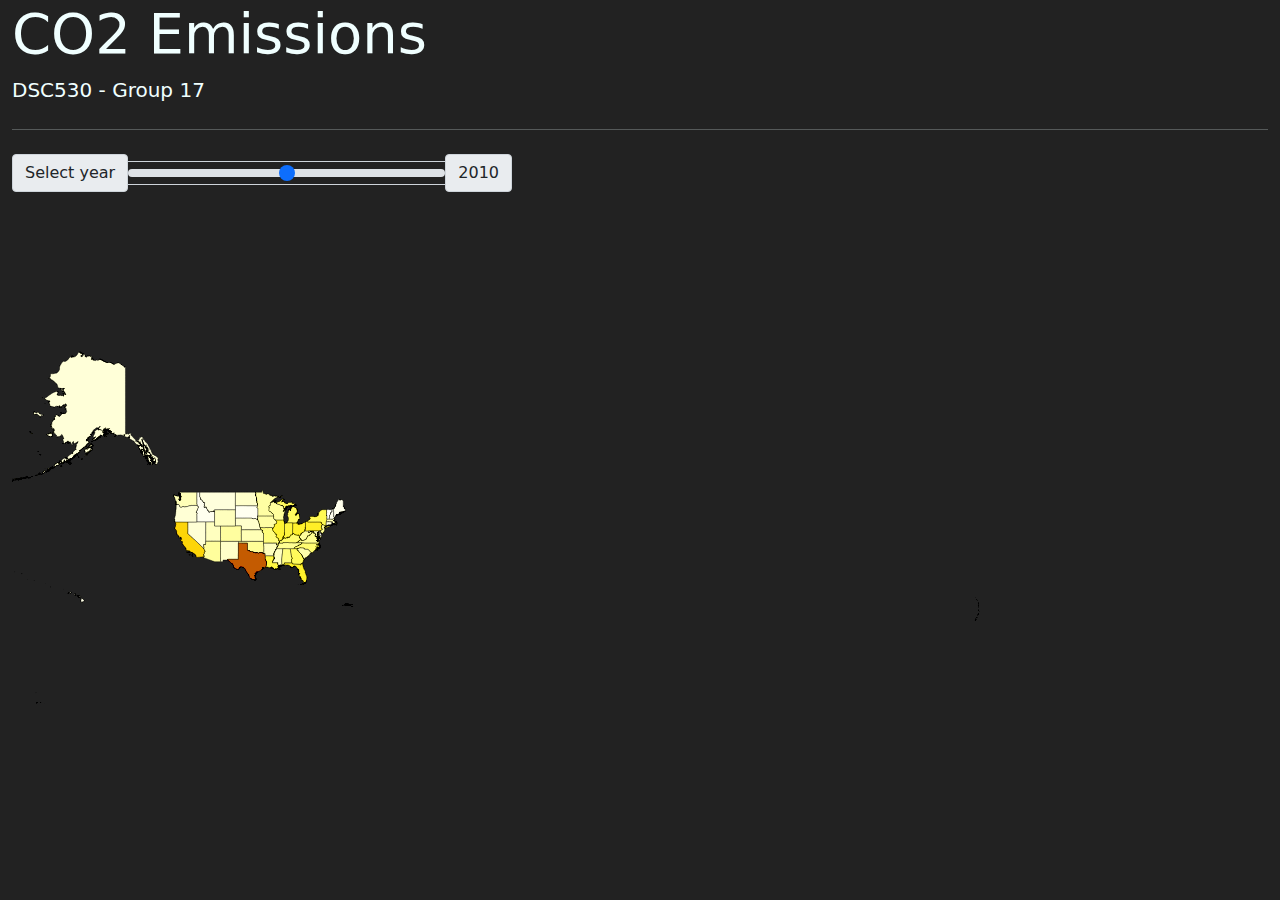
==== index.html @ a8b0ea91 "addded styling" ====
<!DOCTYPE html>
<html lang="en">

<head>
    <meta charset="UTF-8">
    <meta http-equiv="X-UA-Compatible" content="IE=edge">
    <meta name="viewport" content="width=100vw, initial-scale=1.0">
    <link rel="stylesheet" href="./libs/css/bootstrap.min.css">
    <script src="./libs/js/bootstrap.bundle.min.js"></script>
    <script src="./libs/js/d3.min.js"></script>
    <script src="./libs/js/d3_topo.min.js"></script>

    <link rel="stylesheet" href="./style.css">
    <title>CO2 Emissions</title>

</head>

<body>
    <div class="container-fluid">
        <div class="jumbotron jumbotron-fluid">
            <h1 class="display-4">CO2 Emissions</h1>
            <p class="lead">DSC530 - Group 17</p>
            <hr class="my-4">
        </div>
        <div class="row justify-content-start">
            <div class="col-4">
                <div class="input-group" style="width: 500px;">
                    <div class="input-group-prepend">
                        <span class="input-group-text" id="year_plchldr">Select year</span>
                    </div>
                    <input type="range" class="form-range form-control my-auto" min="2000" max="2018" id="yearRange">
                    <div class="input-group-append">
                        <span class="input-group-text" id="year_value"></span>
                    </div>
                </div>
            </div>
        </div>
        <div class="row justify-content-start">
            <div class="col-10">
                <svg viewBox="0 0 1000 500" id="map"></svg>
            </div>
        </div>



    </div>

    <script src="./script.js"></script>
    <div id="tooltip"></div>

</body>

</html>
---- style.css ----
body{
    background-color: #222222;
    color: azure;
}

path {
    stroke-width: .4px;
    stroke: black
}

path:hover {
    opacity: .6;
    stroke: black;
    stroke-width: 1.5px;
}

#tooltip {
    color: black;
    position: absolute;
    opacity: 0;
    top: 0;
    left: 0;
    width: auto;
    padding: 10px;
    background: white;
    font-family: sans-serif;
    font-size: medium;
    border-radius: 10px;
    line-height: 1;
}
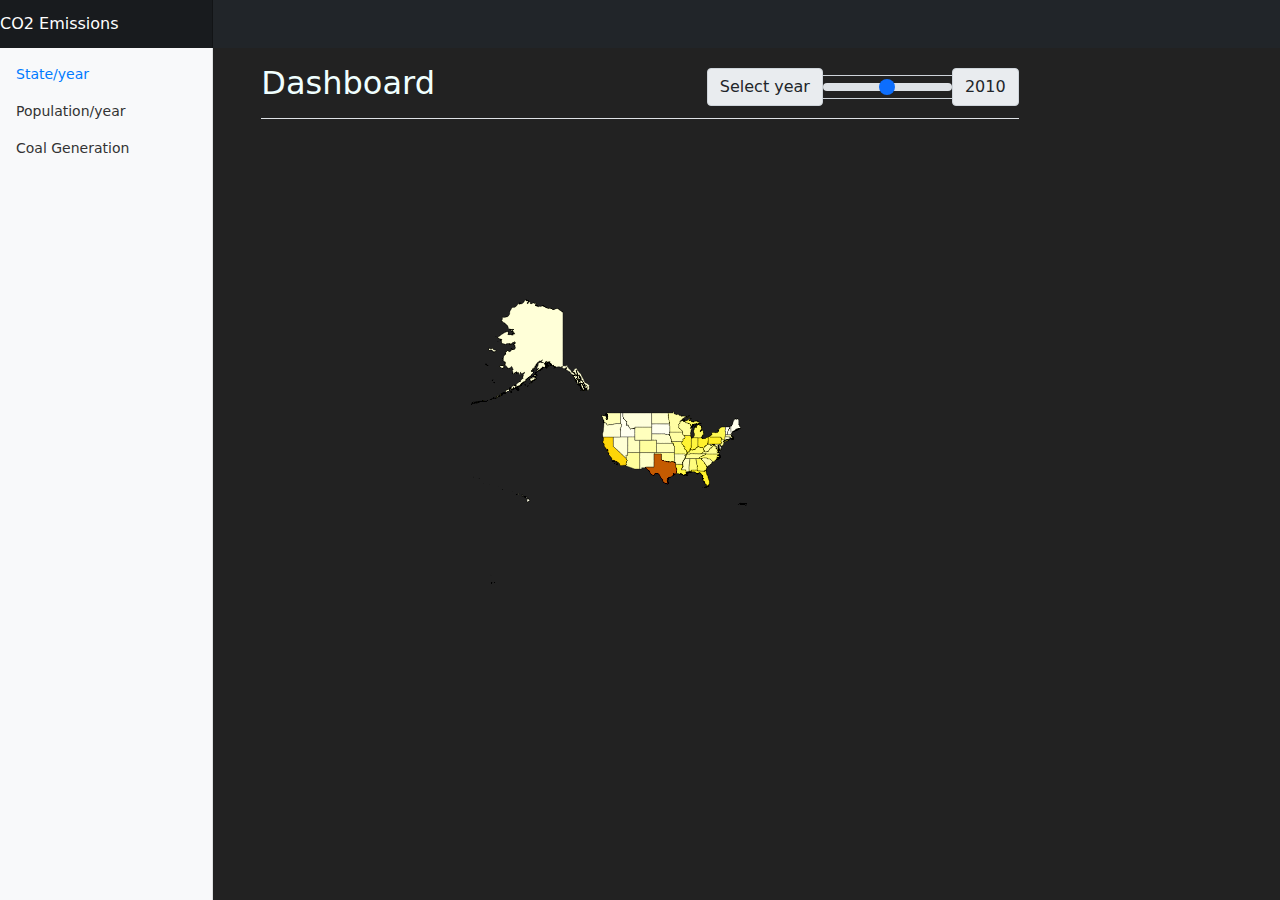
==== commit 92816139: "Added dashboard styling" ====
--- a/index.html
+++ b/index.html
@@ -1,10 +1,12 @@
-<!DOCTYPE html>
+<!doctype html>
 <html lang="en">
 
 <head>
-    <meta charset="UTF-8">
-    <meta http-equiv="X-UA-Compatible" content="IE=edge">
-    <meta name="viewport" content="width=100vw, initial-scale=1.0">
+    <meta charset="utf-8">
+    <meta name="viewport" content="width=device-width, initial-scale=1, shrink-to-fit=no">
+    <meta name="description" content="">
+    <meta name="author" content="">
+
     <link rel="stylesheet" href="./libs/css/bootstrap.min.css">
     <script src="./libs/js/bootstrap.bundle.min.js"></script>
     <script src="./libs/js/d3.min.js"></script>
@@ -12,42 +14,310 @@
 
     <link rel="stylesheet" href="./style.css">
     <title>CO2 Emissions</title>
-
 </head>
 
 <body>
+    <nav class="navbar navbar-dark sticky-top bg-dark flex-md-nowrap p-0">
+        <a class="navbar-brand col-sm-3 col-md-2 mr-0" href="#">CO2 Emissions</a>
+        <!-- <input class="form-control form-control-dark w-100" type="text" placeholder="Search" aria-label="Search">
+        <ul class="navbar-nav px-3">
+            <li class="nav-item text-nowrap">
+                <a class="nav-link" href="#">Sign out</a>
+            </li>
+        </ul> -->
+    </nav>
+
     <div class="container-fluid">
-        <div class="jumbotron jumbotron-fluid">
-            <h1 class="display-4">CO2 Emissions</h1>
-            <p class="lead">DSC530 - Group 17</p>
-            <hr class="my-4">
-        </div>
-        <div class="row justify-content-start">
-            <div class="col-4">
-                <div class="input-group" style="width: 500px;">
-                    <div class="input-group-prepend">
-                        <span class="input-group-text" id="year_plchldr">Select year</span>
-                    </div>
-                    <input type="range" class="form-range form-control my-auto" min="2000" max="2018" id="yearRange">
-                    <div class="input-group-append">
-                        <span class="input-group-text" id="year_value"></span>
+        <div class="row">
+            <nav class="col-md-2 d-none d-md-block bg-light sidebar">
+                <div class="sidebar-sticky">
+                    <ul class="nav flex-column">
+                        <li class="nav-item">
+                            <a class="nav-link active" href="#">
+                                <!-- <span data-feather="home"></span> -->
+                                State/year
+                                <!-- <span class="sr-only">(current)</span> -->
+                            </a>
+                        </li>
+                        <li class="nav-item">
+                            <a class="nav-link" href="#">
+                                <!-- <span data-feather="file"></span> -->
+                                Population/year
+                            </a>
+                        </li>
+                        <li class="nav-item">
+                            <a class="nav-link" href="#">
+                                <!-- <span data-feather="shopping-cart"></span> -->
+                                Coal Generation
+                            </a>
+                        </li>
+                        <!-- <li class="nav-item">
+                            <a class="nav-link" href="#">
+                                <span data-feather="users"></span>
+                                Customers
+                            </a>
+                        </li>
+                        <li class="nav-item">
+                            <a class="nav-link" href="#">
+                                <span data-feather="bar-chart-2"></span>
+                                Reports
+                            </a>
+                        </li>
+                        <li class="nav-item">
+                            <a class="nav-link" href="#">
+                                <span data-feather="layers"></span>
+                                Integrations
+                            </a>
+                        </li> -->
+                    </ul>
+
+                    <!-- <h6
+                        class="sidebar-heading d-flex justify-content-between align-items-center px-3 mt-4 mb-1 text-muted">
+                        <span>Saved reports</span>
+                        <a class="d-flex align-items-center text-muted" href="#">
+                            <span data-feather="plus-circle"></span>
+                        </a>
+                    </h6>
+                    <ul class="nav flex-column mb-2">
+                        <li class="nav-item">
+                            <a class="nav-link" href="#">
+                                <span data-feather="file-text"></span>
+                                Current month
+                            </a>
+                        </li>
+                        <li class="nav-item">
+                            <a class="nav-link" href="#">
+                                <span data-feather="file-text"></span>
+                                Last quarter
+                            </a>
+                        </li>
+                        <li class="nav-item">
+                            <a class="nav-link" href="#">
+                                <span data-feather="file-text"></span>
+                                Social engagement
+                            </a>
+                        </li>
+                        <li class="nav-item">
+                            <a class="nav-link" href="#">
+                                <span data-feather="file-text"></span>
+                                Year-end sale
+                            </a>
+                        </li>
+                    </ul> -->
+                </div>
+            </nav>
+
+            <main role="main" class="col-8 mx-auto pt-3 px-5">
+                <div
+                    class="d-flex justify-content-between flex-wrap flex-md-nowrap align-items-center pb-2 mb-3 pl-4 border-bottom">
+                    <!-- <h1 class="h2"></h1> -->
+                    <h1 class="h2">Dashboard</h1>
+                    <div class="btn-toolbar mb-2 mb-md-0">
+                        <div class="input-group">
+                            <div class="input-group-prepend">
+                                <span class="input-group-text" id="year_plchldr">Select year</span>
+                            </div>
+                            <input type="range" class="form-range form-control my-auto" min="2000" max="2018"
+                                id="yearRange">
+                            <div class="input-group-append">
+                                <span class="input-group-text" id="year_value"></span>
+                            </div>
+                        </div>
+                        <!-- <div class="btn-group mr-2">
+                            <button class="btn btn-sm btn-outline-secondary">Share</button>
+                            <button class="btn btn-sm btn-outline-secondary">Export</button>
+                        </div> -->
+                        <!-- <button class="btn btn-sm btn-outline-secondary dropdown-toggle">
+                            <span data-feather="calendar"></span>
+                            This week
+                        </button> -->
                     </div>
                 </div>
-            </div>
+
+                <!-- <canvas class="my-4" id="myChart" width="900" height="380"></canvas> -->
+                <svg viewBox="-250 0 900 500" id="map"></svg>
+
+                <!-- <h2>Section title</h2>
+                <div class="table-responsive">
+                    <table class="table table-striped table-sm">
+                        <thead>
+                            <tr>
+                                <th>#</th>
+                                <th>Header</th>
+                                <th>Header</th>
+                                <th>Header</th>
+                                <th>Header</th>
+                            </tr>
+                        </thead>
+                        <tbody>
+                            <tr>
+                                <td>1,001</td>
+                                <td>Lorem</td>
+                                <td>ipsum</td>
+                                <td>dolor</td>
+                                <td>sit</td>
+                            </tr>
+                            <tr>
+                                <td>1,002</td>
+                                <td>amet</td>
+                                <td>consectetur</td>
+                                <td>adipiscing</td>
+                                <td>elit</td>
+                            </tr>
+                            <tr>
+                                <td>1,003</td>
+                                <td>Integer</td>
+                                <td>nec</td>
+                                <td>odio</td>
+                                <td>Praesent</td>
+                            </tr>
+                            <tr>
+                                <td>1,003</td>
+                                <td>libero</td>
+                                <td>Sed</td>
+                                <td>cursus</td>
+                                <td>ante</td>
+                            </tr>
+                            <tr>
+                                <td>1,004</td>
+                                <td>dapibus</td>
+                                <td>diam</td>
+                                <td>Sed</td>
+                                <td>nisi</td>
+                            </tr>
+                            <tr>
+                                <td>1,005</td>
+                                <td>Nulla</td>
+                                <td>quis</td>
+                                <td>sem</td>
+                                <td>at</td>
+                            </tr>
+                            <tr>
+                                <td>1,006</td>
+                                <td>nibh</td>
+                                <td>elementum</td>
+                                <td>imperdiet</td>
+                                <td>Duis</td>
+                            </tr>
+                            <tr>
+                                <td>1,007</td>
+                                <td>sagittis</td>
+                                <td>ipsum</td>
+                                <td>Praesent</td>
+                                <td>mauris</td>
+                            </tr>
+                            <tr>
+                                <td>1,008</td>
+                                <td>Fusce</td>
+                                <td>nec</td>
+                                <td>tellus</td>
+                                <td>sed</td>
+                            </tr>
+                            <tr>
+                                <td>1,009</td>
+                                <td>augue</td>
+                                <td>semper</td>
+                                <td>porta</td>
+                                <td>Mauris</td>
+                            </tr>
+                            <tr>
+                                <td>1,010</td>
+                                <td>massa</td>
+                                <td>Vestibulum</td>
+                                <td>lacinia</td>
+                                <td>arcu</td>
+                            </tr>
+                            <tr>
+                                <td>1,011</td>
+                                <td>eget</td>
+                                <td>nulla</td>
+                                <td>Class</td>
+                                <td>aptent</td>
+                            </tr>
+                            <tr>
+                                <td>1,012</td>
+                                <td>taciti</td>
+                                <td>sociosqu</td>
+                                <td>ad</td>
+                                <td>litora</td>
+                            </tr>
+                            <tr>
+                                <td>1,013</td>
+                                <td>torquent</td>
+                                <td>per</td>
+                                <td>conubia</td>
+                                <td>nostra</td>
+                            </tr>
+                            <tr>
+                                <td>1,014</td>
+                                <td>per</td>
+                                <td>inceptos</td>
+                                <td>himenaeos</td>
+                                <td>Curabitur</td>
+                            </tr>
+                            <tr>
+                                <td>1,015</td>
+                                <td>sodales</td>
+                                <td>ligula</td>
+                                <td>in</td>
+                                <td>libero</td>
+                            </tr>
+                        </tbody>
+                    </table>
+                </div> -->
+            </main>
         </div>
-        <div class="row justify-content-start">
-            <div class="col-10">
-                <svg viewBox="0 0 1000 500" id="map"></svg>
-            </div>
-        </div>
-
-
-
     </div>
 
+    <!-- Bootstrap core JavaScript
+    ================================================== -->
+    <!-- Placed at the end of the document so the pages load faster -->
+    <!-- <script src="https://code.jquery.com/jquery-3.2.1.slim.min.js"
+        integrity="sha384-KJ3o2DKtIkvYIK3UENzmM7KCkRr/rE9/Qpg6aAZGJwFDMVNA/GpGFF93hXpG5KkN"
+        crossorigin="anonymous"></script>
+    <script>window.jQuery || document.write('<script src="../../../../assets/js/vendor/jquery-slim.min.js"><\/script>')</script>
+    <script src="../../../../assets/js/vendor/popper.min.js"></script>
+    <script src="../../../../dist/js/bootstrap.min.js"></script> -->
+
+    <!-- Icons -->
+    <!-- <script src="https://unpkg.com/feather-icons/dist/feather.min.js"></script>
+    <script>
+        feather.replace()
+    </script> -->
+
+    <!-- Graphs -->
+    <!-- <script src="https://cdnjs.cloudflare.com/ajax/libs/Chart.js/2.7.1/Chart.min.js"></script>
+    <script>
+        var ctx = document.getElementById("myChart");
+        var myChart = new Chart(ctx, {
+            type: 'line',
+            data: {
+                labels: ["Sunday", "Monday", "Tuesday", "Wednesday", "Thursday", "Friday", "Saturday"],
+                datasets: [{
+                    data: [15339, 21345, 18483, 24003, 23489, 24092, 12034],
+                    lineTension: 0,
+                    backgroundColor: 'transparent',
+                    borderColor: '#007bff',
+                    borderWidth: 4,
+                    pointBackgroundColor: '#007bff'
+                }]
+            },
+            options: {
+                scales: {
+                    yAxes: [{
+                        ticks: {
+                            beginAtZero: false
+                        }
+                    }]
+                },
+                legend: {
+                    display: false,
+                }
+            }
+        });
+    </script> -->
     <script src="./script.js"></script>
     <div id="tooltip"></div>
-
 </body>
 
 </html>--- a/style.css
+++ b/style.css
@@ -1,7 +1,110 @@
-body{
+body {
     background-color: #222222;
     color: azure;
 }
+
+body {
+    font-size: .875rem;
+}
+
+.feather {
+    width: 16px;
+    height: 16px;
+    vertical-align: text-bottom;
+}
+
+/*
+   * Sidebar
+   */
+
+.sidebar {
+    position: fixed;
+    top: 10;
+    bottom: 0;
+    left: 0;
+    /* z-index: 100; */
+    /* Behind the navbar */
+    padding: 0;
+    box-shadow: inset -1px 0 0 rgba(0, 0, 0, .1);
+}
+
+.sidebar-sticky {
+    position: -webkit-sticky;
+    position: sticky;
+    top: 48px;
+    /* Height of navbar */
+    height: calc(100vh - 48px);
+    padding-top: .5rem;
+    overflow-x: hidden;
+    overflow-y: auto;
+    /* Scrollable contents if viewport is shorter than content. */
+}
+
+.sidebar .nav-link {
+    font-weight: 500;
+    color: #333;
+}
+
+.sidebar .nav-link .feather {
+    margin-right: 4px;
+    color: #999;
+}
+
+.sidebar .nav-link.active {
+    color: #007bff;
+}
+
+.sidebar .nav-link:hover .feather,
+.sidebar .nav-link.active .feather {
+    color: inherit;
+}
+
+.sidebar-heading {
+    font-size: .75rem;
+    text-transform: uppercase;
+}
+
+/*
+   * Navbar
+   */
+
+.navbar-brand {
+    padding-top: .75rem;
+    padding-bottom: .75rem;
+    font-size: 1rem;
+    background-color: rgba(0, 0, 0, .25);
+    box-shadow: inset -1px 0 0 rgba(0, 0, 0, .25);
+}
+
+.navbar .form-control {
+    padding: .75rem 1rem;
+    border-width: 0;
+    border-radius: 0;
+}
+
+.form-control-dark {
+    color: #fff;
+    background-color: rgba(255, 255, 255, .1);
+    border-color: rgba(255, 255, 255, .1);
+}
+
+.form-control-dark:focus {
+    border-color: transparent;
+    box-shadow: 0 0 0 3px rgba(255, 255, 255, .25);
+}
+
+/*
+   * Utilities
+   */
+
+.border-top {
+    border-top: 1px solid #e5e5e5;
+}
+
+.border-bottom {
+    border-bottom: 1px solid #e5e5e5;
+}
+
 
 path {
     stroke-width: .4px;
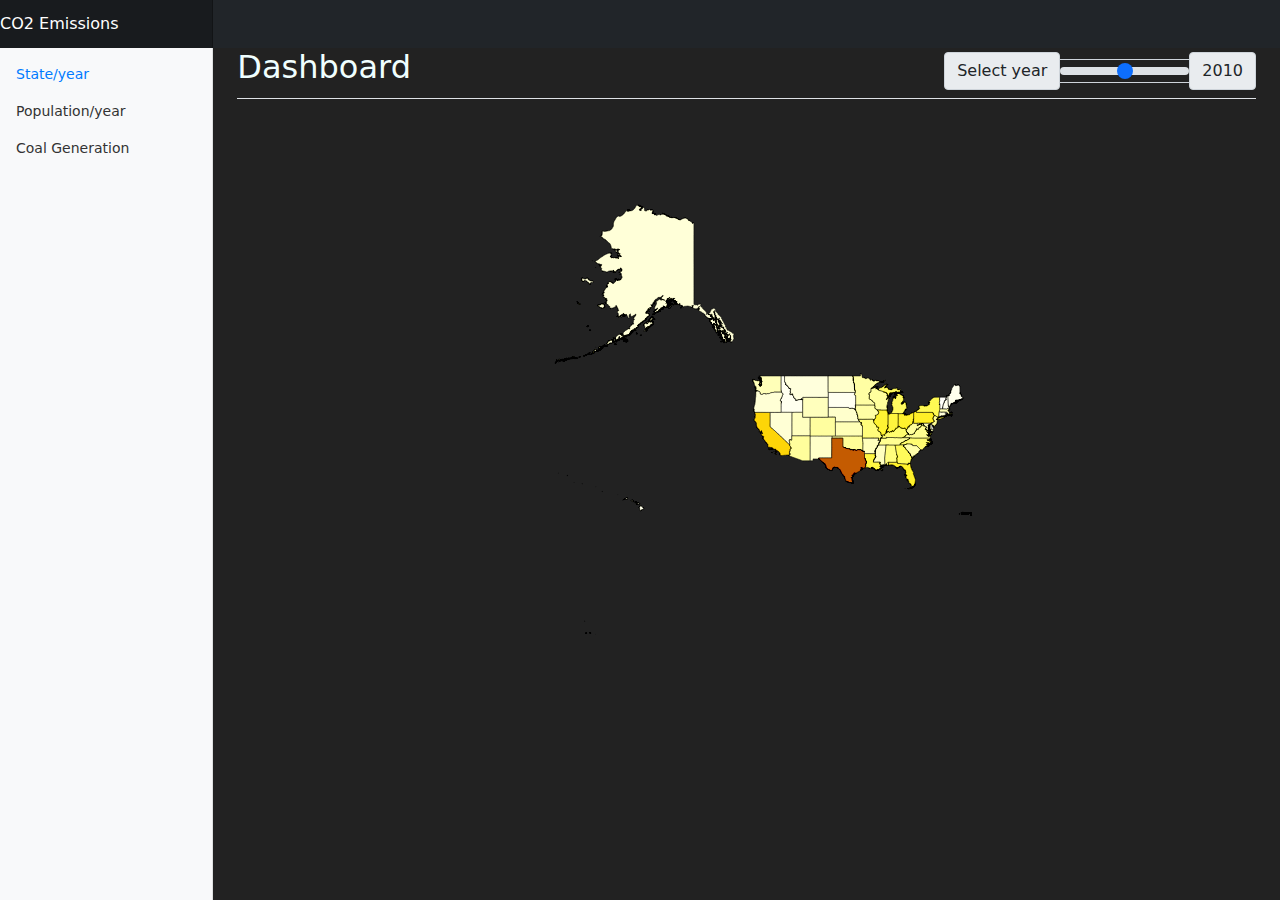
==== commit a60b06d7: "Adjusted styling" ====
--- a/index.html
+++ b/index.html
@@ -29,7 +29,7 @@
 
     <div class="container-fluid">
         <div class="row">
-            <nav class="col-md-2 d-none d-md-block bg-light sidebar">
+            <nav class="col-md-3 col-lg-2 d-md-block bg-light sidebar collapse">
                 <div class="sidebar-sticky">
                     <ul class="nav flex-column">
                         <li class="nav-item">
@@ -107,9 +107,9 @@
                 </div>
             </nav>
 
-            <main role="main" class="col-8 mx-auto pt-3 px-5">
+            <main role="main" class="col-md-9 ms-sm-auto col-lg-10 px-md-4">
                 <div
-                    class="d-flex justify-content-between flex-wrap flex-md-nowrap align-items-center pb-2 mb-3 pl-4 border-bottom">
+                    class="d-flex justify-content-between flex-wrap flex-md-nowrap align-items-center pb-1 mb-2 pl-4 border-bottom">
                     <!-- <h1 class="h2"></h1> -->
                     <h1 class="h2">Dashboard</h1>
                     <div class="btn-toolbar mb-2 mb-md-0">
@@ -135,7 +135,7 @@
                 </div>
 
                 <!-- <canvas class="my-4" id="myChart" width="900" height="380"></canvas> -->
-                <svg viewBox="-250 0 900 500" id="map"></svg>
+                <svg viewBox="-250 100 800 400" id="map"></svg>
 
                 <!-- <h2>Section title</h2>
                 <div class="table-responsive">
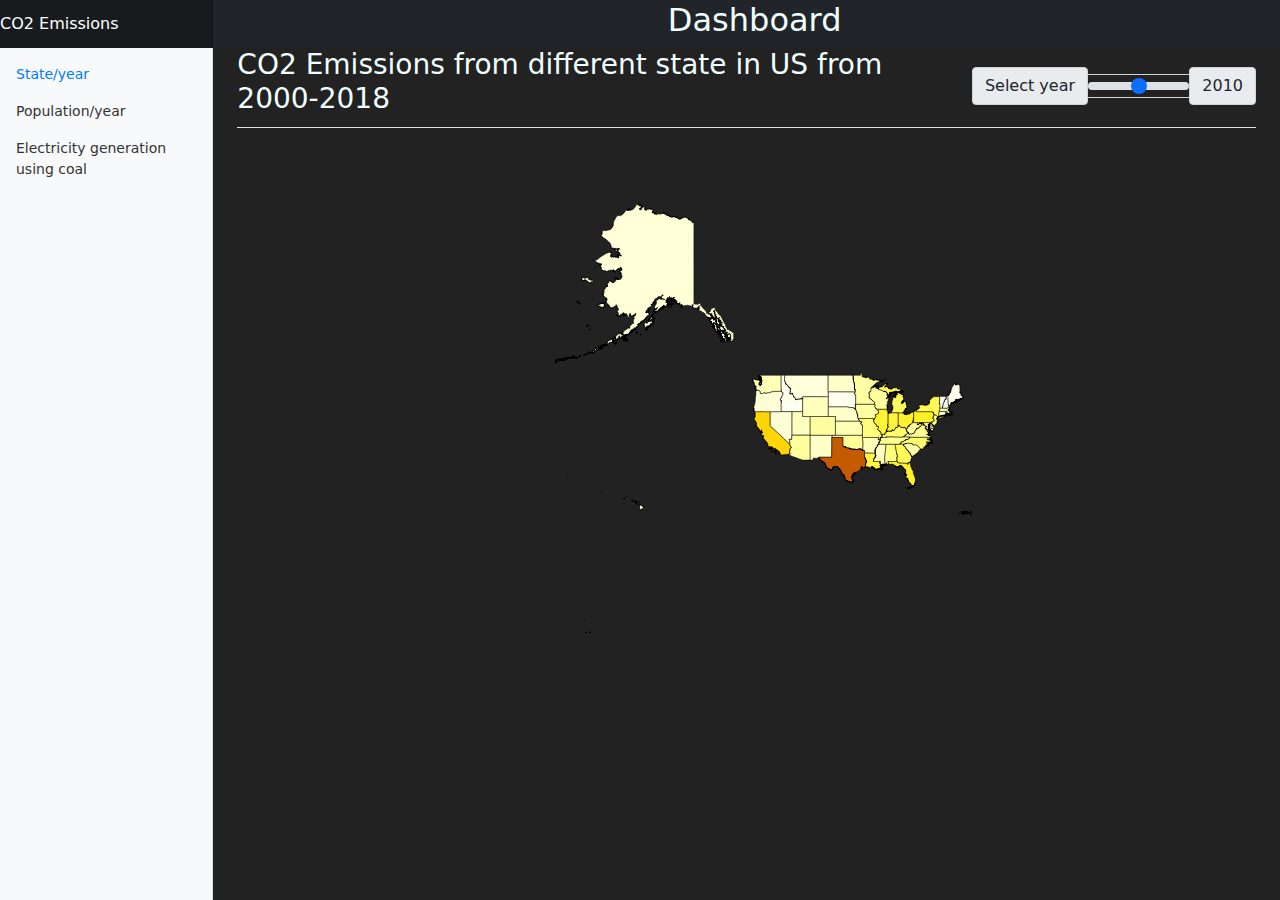
==== commit dfbbb1b0: "Adjusted redirect links" ====
--- a/index.html
+++ b/index.html
@@ -19,12 +19,8 @@
 <body>
     <nav class="navbar navbar-dark sticky-top bg-dark flex-md-nowrap p-0">
         <a class="navbar-brand col-sm-3 col-md-2 mr-0" href="#">CO2 Emissions</a>
-        <!-- <input class="form-control form-control-dark w-100" type="text" placeholder="Search" aria-label="Search">
-        <ul class="navbar-nav px-3">
-            <li class="nav-item text-nowrap">
-                <a class="nav-link" href="#">Sign out</a>
-            </li>
-        </ul> -->
+        <h1 class="h2">Dashboard</h1>
+        <h3></h3>
     </nav>
 
     <div class="container-fluid">
@@ -34,84 +30,27 @@
                     <ul class="nav flex-column">
                         <li class="nav-item">
                             <a class="nav-link active" href="#">
-                                <!-- <span data-feather="home"></span> -->
                                 State/year
-                                <!-- <span class="sr-only">(current)</span> -->
                             </a>
                         </li>
                         <li class="nav-item">
-                            <a class="nav-link" href="#">
-                                <!-- <span data-feather="file"></span> -->
+                            <a class="nav-link" href="barPlot.html">
                                 Population/year
                             </a>
                         </li>
                         <li class="nav-item">
-                            <a class="nav-link" href="#">
-                                <!-- <span data-feather="shopping-cart"></span> -->
-                                Coal Generation
+                            <a class="nav-link" href="lineChart.html">
+                                Electricity generation using coal
                             </a>
                         </li>
-                        <!-- <li class="nav-item">
-                            <a class="nav-link" href="#">
-                                <span data-feather="users"></span>
-                                Customers
-                            </a>
-                        </li>
-                        <li class="nav-item">
-                            <a class="nav-link" href="#">
-                                <span data-feather="bar-chart-2"></span>
-                                Reports
-                            </a>
-                        </li>
-                        <li class="nav-item">
-                            <a class="nav-link" href="#">
-                                <span data-feather="layers"></span>
-                                Integrations
-                            </a>
-                        </li> -->
                     </ul>
-
-                    <!-- <h6
-                        class="sidebar-heading d-flex justify-content-between align-items-center px-3 mt-4 mb-1 text-muted">
-                        <span>Saved reports</span>
-                        <a class="d-flex align-items-center text-muted" href="#">
-                            <span data-feather="plus-circle"></span>
-                        </a>
-                    </h6>
-                    <ul class="nav flex-column mb-2">
-                        <li class="nav-item">
-                            <a class="nav-link" href="#">
-                                <span data-feather="file-text"></span>
-                                Current month
-                            </a>
-                        </li>
-                        <li class="nav-item">
-                            <a class="nav-link" href="#">
-                                <span data-feather="file-text"></span>
-                                Last quarter
-                            </a>
-                        </li>
-                        <li class="nav-item">
-                            <a class="nav-link" href="#">
-                                <span data-feather="file-text"></span>
-                                Social engagement
-                            </a>
-                        </li>
-                        <li class="nav-item">
-                            <a class="nav-link" href="#">
-                                <span data-feather="file-text"></span>
-                                Year-end sale
-                            </a>
-                        </li>
-                    </ul> -->
                 </div>
             </nav>
 
             <main role="main" class="col-md-9 ms-sm-auto col-lg-10 px-md-4">
                 <div
                     class="d-flex justify-content-between flex-wrap flex-md-nowrap align-items-center pb-1 mb-2 pl-4 border-bottom">
-                    <!-- <h1 class="h2"></h1> -->
-                    <h1 class="h2">Dashboard</h1>
+                    <h3>CO2 Emissions from different state in US from 2000-2018</h3>
                     <div class="btn-toolbar mb-2 mb-md-0">
                         <div class="input-group">
                             <div class="input-group-prepend">
@@ -123,200 +62,16 @@
                                 <span class="input-group-text" id="year_value"></span>
                             </div>
                         </div>
-                        <!-- <div class="btn-group mr-2">
-                            <button class="btn btn-sm btn-outline-secondary">Share</button>
-                            <button class="btn btn-sm btn-outline-secondary">Export</button>
-                        </div> -->
-                        <!-- <button class="btn btn-sm btn-outline-secondary dropdown-toggle">
-                            <span data-feather="calendar"></span>
-                            This week
-                        </button> -->
                     </div>
                 </div>
 
-                <!-- <canvas class="my-4" id="myChart" width="900" height="380"></canvas> -->
-                <svg viewBox="-250 100 800 400" id="map"></svg>
+                <svg id="map"></svg>
 
-                <!-- <h2>Section title</h2>
-                <div class="table-responsive">
-                    <table class="table table-striped table-sm">
-                        <thead>
-                            <tr>
-                                <th>#</th>
-                                <th>Header</th>
-                                <th>Header</th>
-                                <th>Header</th>
-                                <th>Header</th>
-                            </tr>
-                        </thead>
-                        <tbody>
-                            <tr>
-                                <td>1,001</td>
-                                <td>Lorem</td>
-                                <td>ipsum</td>
-                                <td>dolor</td>
-                                <td>sit</td>
-                            </tr>
-                            <tr>
-                                <td>1,002</td>
-                                <td>amet</td>
-                                <td>consectetur</td>
-                                <td>adipiscing</td>
-                                <td>elit</td>
-                            </tr>
-                            <tr>
-                                <td>1,003</td>
-                                <td>Integer</td>
-                                <td>nec</td>
-                                <td>odio</td>
-                                <td>Praesent</td>
-                            </tr>
-                            <tr>
-                                <td>1,003</td>
-                                <td>libero</td>
-                                <td>Sed</td>
-                                <td>cursus</td>
-                                <td>ante</td>
-                            </tr>
-                            <tr>
-                                <td>1,004</td>
-                                <td>dapibus</td>
-                                <td>diam</td>
-                                <td>Sed</td>
-                                <td>nisi</td>
-                            </tr>
-                            <tr>
-                                <td>1,005</td>
-                                <td>Nulla</td>
-                                <td>quis</td>
-                                <td>sem</td>
-                                <td>at</td>
-                            </tr>
-                            <tr>
-                                <td>1,006</td>
-                                <td>nibh</td>
-                                <td>elementum</td>
-                                <td>imperdiet</td>
-                                <td>Duis</td>
-                            </tr>
-                            <tr>
-                                <td>1,007</td>
-                                <td>sagittis</td>
-                                <td>ipsum</td>
-                                <td>Praesent</td>
-                                <td>mauris</td>
-                            </tr>
-                            <tr>
-                                <td>1,008</td>
-                                <td>Fusce</td>
-                                <td>nec</td>
-                                <td>tellus</td>
-                                <td>sed</td>
-                            </tr>
-                            <tr>
-                                <td>1,009</td>
-                                <td>augue</td>
-                                <td>semper</td>
-                                <td>porta</td>
-                                <td>Mauris</td>
-                            </tr>
-                            <tr>
-                                <td>1,010</td>
-                                <td>massa</td>
-                                <td>Vestibulum</td>
-                                <td>lacinia</td>
-                                <td>arcu</td>
-                            </tr>
-                            <tr>
-                                <td>1,011</td>
-                                <td>eget</td>
-                                <td>nulla</td>
-                                <td>Class</td>
-                                <td>aptent</td>
-                            </tr>
-                            <tr>
-                                <td>1,012</td>
-                                <td>taciti</td>
-                                <td>sociosqu</td>
-                                <td>ad</td>
-                                <td>litora</td>
-                            </tr>
-                            <tr>
-                                <td>1,013</td>
-                                <td>torquent</td>
-                                <td>per</td>
-                                <td>conubia</td>
-                                <td>nostra</td>
-                            </tr>
-                            <tr>
-                                <td>1,014</td>
-                                <td>per</td>
-                                <td>inceptos</td>
-                                <td>himenaeos</td>
-                                <td>Curabitur</td>
-                            </tr>
-                            <tr>
-                                <td>1,015</td>
-                                <td>sodales</td>
-                                <td>ligula</td>
-                                <td>in</td>
-                                <td>libero</td>
-                            </tr>
-                        </tbody>
-                    </table>
-                </div> -->
             </main>
         </div>
     </div>
 
-    <!-- Bootstrap core JavaScript
-    ================================================== -->
-    <!-- Placed at the end of the document so the pages load faster -->
-    <!-- <script src="https://code.jquery.com/jquery-3.2.1.slim.min.js"
-        integrity="sha384-KJ3o2DKtIkvYIK3UENzmM7KCkRr/rE9/Qpg6aAZGJwFDMVNA/GpGFF93hXpG5KkN"
-        crossorigin="anonymous"></script>
-    <script>window.jQuery || document.write('<script src="../../../../assets/js/vendor/jquery-slim.min.js"><\/script>')</script>
-    <script src="../../../../assets/js/vendor/popper.min.js"></script>
-    <script src="../../../../dist/js/bootstrap.min.js"></script> -->
-
-    <!-- Icons -->
-    <!-- <script src="https://unpkg.com/feather-icons/dist/feather.min.js"></script>
-    <script>
-        feather.replace()
-    </script> -->
-
-    <!-- Graphs -->
-    <!-- <script src="https://cdnjs.cloudflare.com/ajax/libs/Chart.js/2.7.1/Chart.min.js"></script>
-    <script>
-        var ctx = document.getElementById("myChart");
-        var myChart = new Chart(ctx, {
-            type: 'line',
-            data: {
-                labels: ["Sunday", "Monday", "Tuesday", "Wednesday", "Thursday", "Friday", "Saturday"],
-                datasets: [{
-                    data: [15339, 21345, 18483, 24003, 23489, 24092, 12034],
-                    lineTension: 0,
-                    backgroundColor: 'transparent',
-                    borderColor: '#007bff',
-                    borderWidth: 4,
-                    pointBackgroundColor: '#007bff'
-                }]
-            },
-            options: {
-                scales: {
-                    yAxes: [{
-                        ticks: {
-                            beginAtZero: false
-                        }
-                    }]
-                },
-                legend: {
-                    display: false,
-                }
-            }
-        });
-    </script> -->
-    <script src="./script.js"></script>
+    <script src="./scripts/geoPlotScript.js"></script>
     <div id="tooltip"></div>
 </body>
 
--- a/style.css
+++ b/style.css
@@ -106,12 +106,12 @@
 }
 
 
-path {
+path.geoPath {
     stroke-width: .4px;
     stroke: black
 }
 
-path:hover {
+path.geoPath:hover {
     opacity: .6;
     stroke: black;
     stroke-width: 1.5px;
@@ -130,4 +130,50 @@
     font-size: medium;
     border-radius: 10px;
     line-height: 1;
+}
+
+.line1 {
+    fill: none;
+    stroke-width: 4px;
+    stroke: orangered;
+    fill-opacity: 40%;
+}
+
+.axis {
+    fill: none;
+    font-size: 12pt;
+    font-weight: lighter;
+    stroke-width: 1px;
+    stroke: azure;
+    fill-opacity: 60%;
+}
+
+.rightAxis {
+    fill: none;
+    font-size: 12pt;
+    font-weight: lighter;
+    stroke-width: 1px;
+    stroke: orangered;
+    fill-opacity: 60%;
+}
+
+.chartTitle {
+    font-weight: lighter;
+    stroke-width: 1.5px;
+    stroke: azure;
+    font-size: 15pt;
+
+}
+
+.rightChartTitle {
+    font-weight: lighter;
+    stroke-width: 1.5px;
+    stroke: orangered;
+    font-size: 16pt;
+
+}
+
+.bar {
+    fill: gray;
+    opacity: 0.6;
 }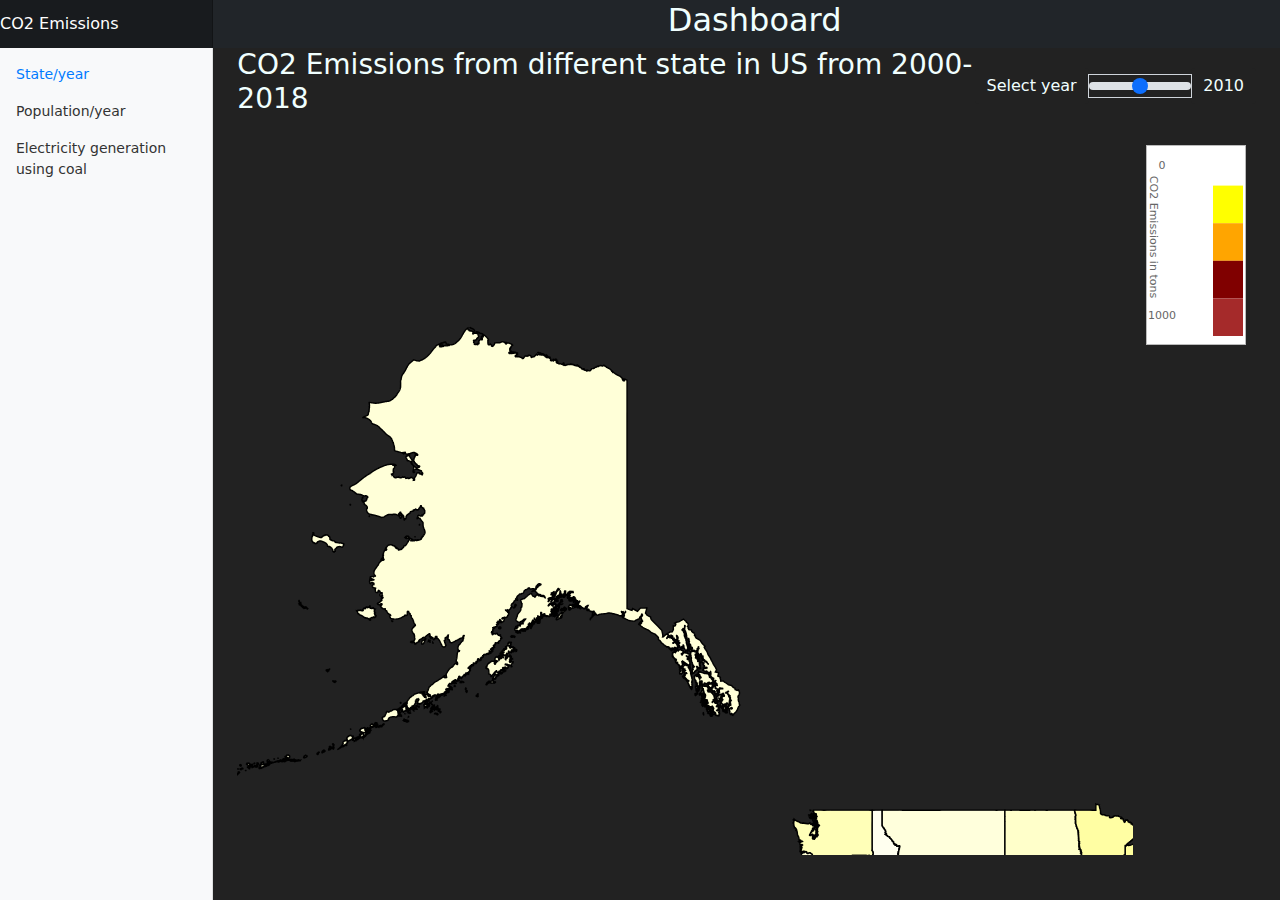
==== commit 28d110b1: "Fixes" ====
--- a/index.html
+++ b/index.html
@@ -1,78 +1,80 @@
-<!doctype html>
-<html lang="en">
-
-<head>
-    <meta charset="utf-8">
-    <meta name="viewport" content="width=device-width, initial-scale=1, shrink-to-fit=no">
-    <meta name="description" content="">
-    <meta name="author" content="">
-
-    <link rel="stylesheet" href="./libs/css/bootstrap.min.css">
-    <script src="./libs/js/bootstrap.bundle.min.js"></script>
-    <script src="./libs/js/d3.min.js"></script>
-    <script src="./libs/js/d3_topo.min.js"></script>
-
-    <link rel="stylesheet" href="./style.css">
-    <title>CO2 Emissions</title>
-</head>
-
-<body>
-    <nav class="navbar navbar-dark sticky-top bg-dark flex-md-nowrap p-0">
-        <a class="navbar-brand col-sm-3 col-md-2 mr-0" href="#">CO2 Emissions</a>
-        <h1 class="h2">Dashboard</h1>
-        <h3></h3>
-    </nav>
-
-    <div class="container-fluid">
-        <div class="row">
-            <nav class="col-md-3 col-lg-2 d-md-block bg-light sidebar collapse">
-                <div class="sidebar-sticky">
-                    <ul class="nav flex-column">
-                        <li class="nav-item">
-                            <a class="nav-link active" href="#">
-                                State/year
-                            </a>
-                        </li>
-                        <li class="nav-item">
-                            <a class="nav-link" href="barPlot.html">
-                                Population/year
-                            </a>
-                        </li>
-                        <li class="nav-item">
-                            <a class="nav-link" href="lineChart.html">
-                                Electricity generation using coal
-                            </a>
-                        </li>
-                    </ul>
-                </div>
-            </nav>
-
-            <main role="main" class="col-md-9 ms-sm-auto col-lg-10 px-md-4">
-                <div
-                    class="d-flex justify-content-between flex-wrap flex-md-nowrap align-items-center pb-1 mb-2 pl-4 border-bottom">
-                    <h3>CO2 Emissions from different state in US from 2000-2018</h3>
-                    <div class="btn-toolbar mb-2 mb-md-0">
-                        <div class="input-group">
-                            <div class="input-group-prepend">
-                                <span class="input-group-text" id="year_plchldr">Select year</span>
-                            </div>
-                            <input type="range" class="form-range form-control my-auto" min="2000" max="2018"
-                                id="yearRange">
-                            <div class="input-group-append">
-                                <span class="input-group-text" id="year_value"></span>
-                            </div>
-                        </div>
-                    </div>
-                </div>
-
-                <svg id="map"></svg>
-
-            </main>
-        </div>
-    </div>
-
-    <script src="./scripts/geoPlotScript.js"></script>
-    <div id="tooltip"></div>
-</body>
-
+<!doctype html>
+<html lang="en">
+
+<head>
+    <meta charset="utf-8">
+    <meta name="viewport" content="width=device-width, initial-scale=1, shrink-to-fit=no">
+    <meta name="description" content="">
+    <meta name="author" content="">
+
+    <link rel="stylesheet" href="./libs/css/bootstrap.min.css">
+    <script src="./libs/js/bootstrap.bundle.min.js"></script>
+    <script src="./libs/js/d3.min.js"></script>
+    <script src="./libs/js/d3_topo.min.js"></script>
+    <script src="./libs/js/colorlegend.js"></script>
+
+    <link rel="stylesheet" href="./style.css">
+    <title>CO2 Emissions</title>
+</head>
+
+<body>
+    <nav class="navbar navbar-dark sticky-top bg-dark flex-md-nowrap p-0">
+        <a class="navbar-brand col-sm-3 col-md-2 mr-0" href="#">CO2 Emissions</a>
+        <h1 class="h2">Dashboard</h1>
+        <h3></h3>
+    </nav>
+
+    <div class="container-fluid">
+        <div class="row">
+            <nav class="col-md-3 col-lg-2 d-md-block bg-light sidebar collapse">
+                <div class="sidebar-sticky">
+                    <ul class="nav flex-column">
+                        <li class="nav-item">
+                            <a class="nav-link active" href="#">
+                                State/year
+                            </a>
+                        </li>
+                        <li class="nav-item">
+                            <a class="nav-link" href="./barPlot.html">
+                                Population/year
+                            </a>
+                        </li>
+                        <li class="nav-item">
+                            <a class="nav-link" href="./lineChart.html">
+                                Electricity generation using coal
+                            </a>
+                        </li>
+                    </ul>
+                </div>
+            </nav>
+
+            <main role="main" class="col-md-9 ms-sm-auto col-lg-10 px-md-4">
+                <div
+                    class="d-flex justify-content-between flex-wrap flex-md-nowrap align-items-center pb-1 mb-2 pl-4">
+                    <h3>CO2 Emissions from different state in US from 2000-2018</h3>
+                    <div class="btn-toolbar mb-2 mb-md-0">
+                        <div class="input-group">
+                            <div class="input-group-prepend">
+                                <span class="input-group-text" id="year_plchldr">Select year</span>
+                            </div>
+                            <input type="range" class="slider form-range form-control my-auto" min="2000" max="2018"
+                                id="yearRange">
+                            <div class="input-group-append">
+                                <span class="input-group-text" id="year_value"></span>
+                            </div>
+                        </div>
+                    </div>
+                </div>
+
+                <svg id="map"></svg>
+                <div id="quantileLegendVertical" class="legend2"></div>
+            </main>
+        </div>
+    </div>
+
+    <script src="./scripts/geoPlotScript.js"></script>
+
+    <div id="tooltip"></div>
+</body>
+
 </html>--- a/style.css
+++ b/style.css
@@ -134,9 +134,16 @@
 
 .line1 {
     fill: none;
-    stroke-width: 4px;
+    stroke-width: 3px;
     stroke: orangered;
     fill-opacity: 40%;
+}
+
+.line1:hover {
+    fill: none;
+    stroke-width: 7px;
+    stroke: orange;
+    fill-opacity: 30%;
 }
 
 .axis {
@@ -176,4 +183,25 @@
 .bar {
     fill: gray;
     opacity: 0.6;
-}+}
+
+.bar:hover {
+    fill: lightgray;
+    opacity: 0.7;
+}
+
+.legend2,
+.legend2ordinal {
+    background-color: #fff;
+    width: 100px;
+    height: 200px;
+    border: 1px solid #bbb;
+    margin: 10px;
+    float: right;
+}
+
+.input-group-text{
+    background-color: #222222;
+    border: none;
+    color: azure;
+}
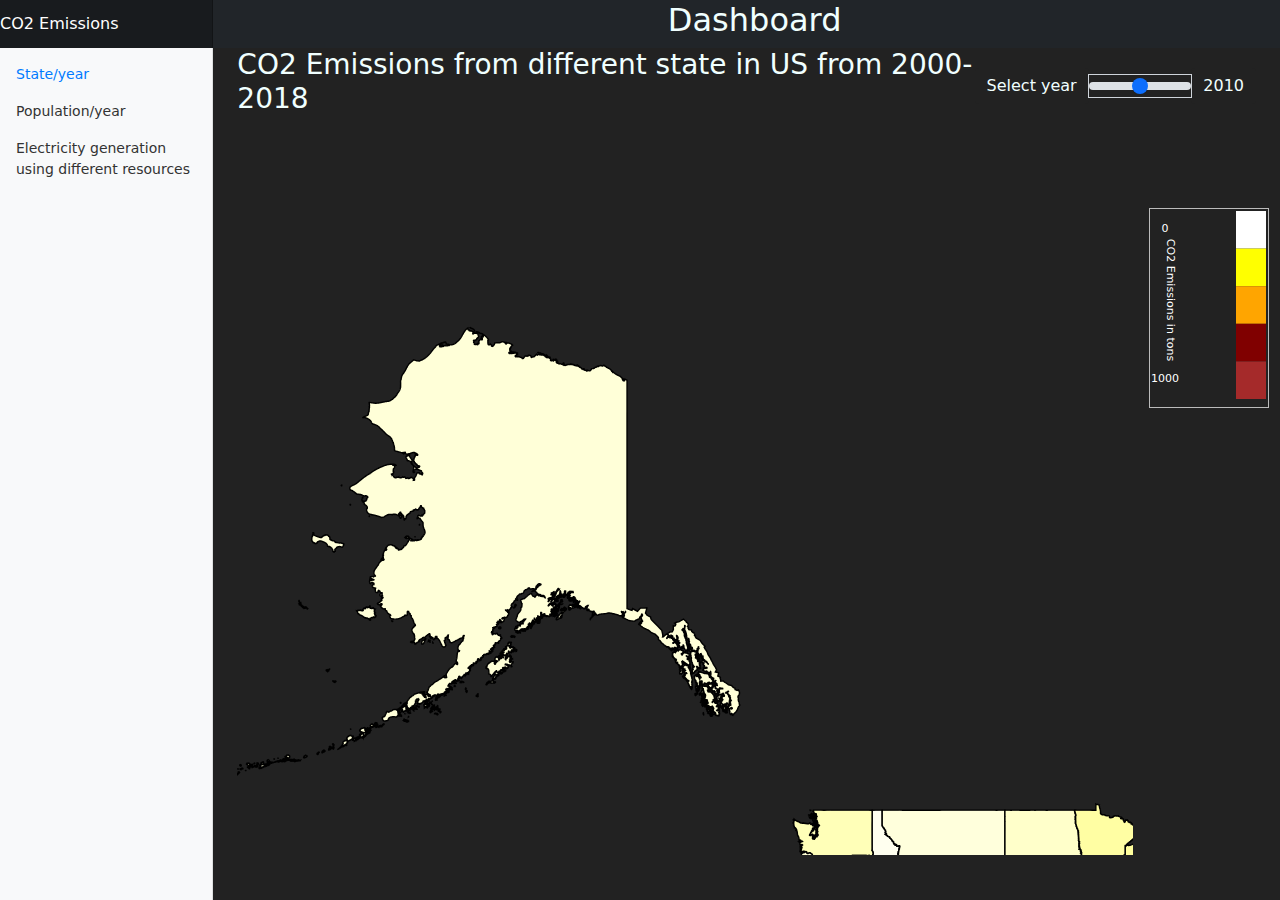
==== commit 342e3b80: "Added resoruce lines" ====
--- a/index.html
+++ b/index.html
@@ -41,16 +41,14 @@
                         </li>
                         <li class="nav-item">
                             <a class="nav-link" href="./lineChart.html">
-                                Electricity generation using coal
-                            </a>
+                                Electricity generation using different resources </a>
                         </li>
                     </ul>
                 </div>
             </nav>
 
             <main role="main" class="col-md-9 ms-sm-auto col-lg-10 px-md-4">
-                <div
-                    class="d-flex justify-content-between flex-wrap flex-md-nowrap align-items-center pb-1 mb-2 pl-4">
+                <div class="d-flex justify-content-between flex-wrap flex-md-nowrap align-items-center pb-1 mb-2 pl-4">
                     <h3>CO2 Emissions from different state in US from 2000-2018</h3>
                     <div class="btn-toolbar mb-2 mb-md-0">
                         <div class="input-group">
--- a/style.css
+++ b/style.css
@@ -132,18 +132,18 @@
     line-height: 1;
 }
 
-.line1 {
+.line {
     fill: none;
     stroke-width: 3px;
-    stroke: orangered;
-    fill-opacity: 40%;
-}
-
-.line1:hover {
+    /* stroke: orangered; */
+    opacity: 70%;
+}
+
+.line:hover {
     fill: none;
     stroke-width: 7px;
-    stroke: orange;
-    fill-opacity: 30%;
+    /* stroke: orange; */
+    opacity: 60%;
 }
 
 .axis {
@@ -190,18 +190,43 @@
     opacity: 0.7;
 }
 
-.legend2,
-.legend2ordinal {
-    background-color: #fff;
-    width: 100px;
+.legend2 {
+    position: absolute;
+    right: 0.5vw;
+    top: 22.5vh;
+    width: 120px;
     height: 200px;
     border: 1px solid #bbb;
-    margin: 10px;
+    margin: 5px;
     float: right;
-}
-
-.input-group-text{
+    font-size: 10pt;
+    color: white;
+}
+
+.input-group-text {
     background-color: #222222;
     border: none;
     color: azure;
 }
+
+.circ {
+    /* fill: gray; */
+    stroke: none;
+    opacity: 0.7;
+}
+
+.circ:hover {
+    opacity: 0.9;
+}
+
+.legend {
+    position: absolute;
+    right: 0.5vw;
+    top: 20vh;
+    width: 180px;
+    height: 150px;
+    border: 1px solid #bbb;
+    margin: 5px;
+    float: right;
+    font-size: 10pt;
+}